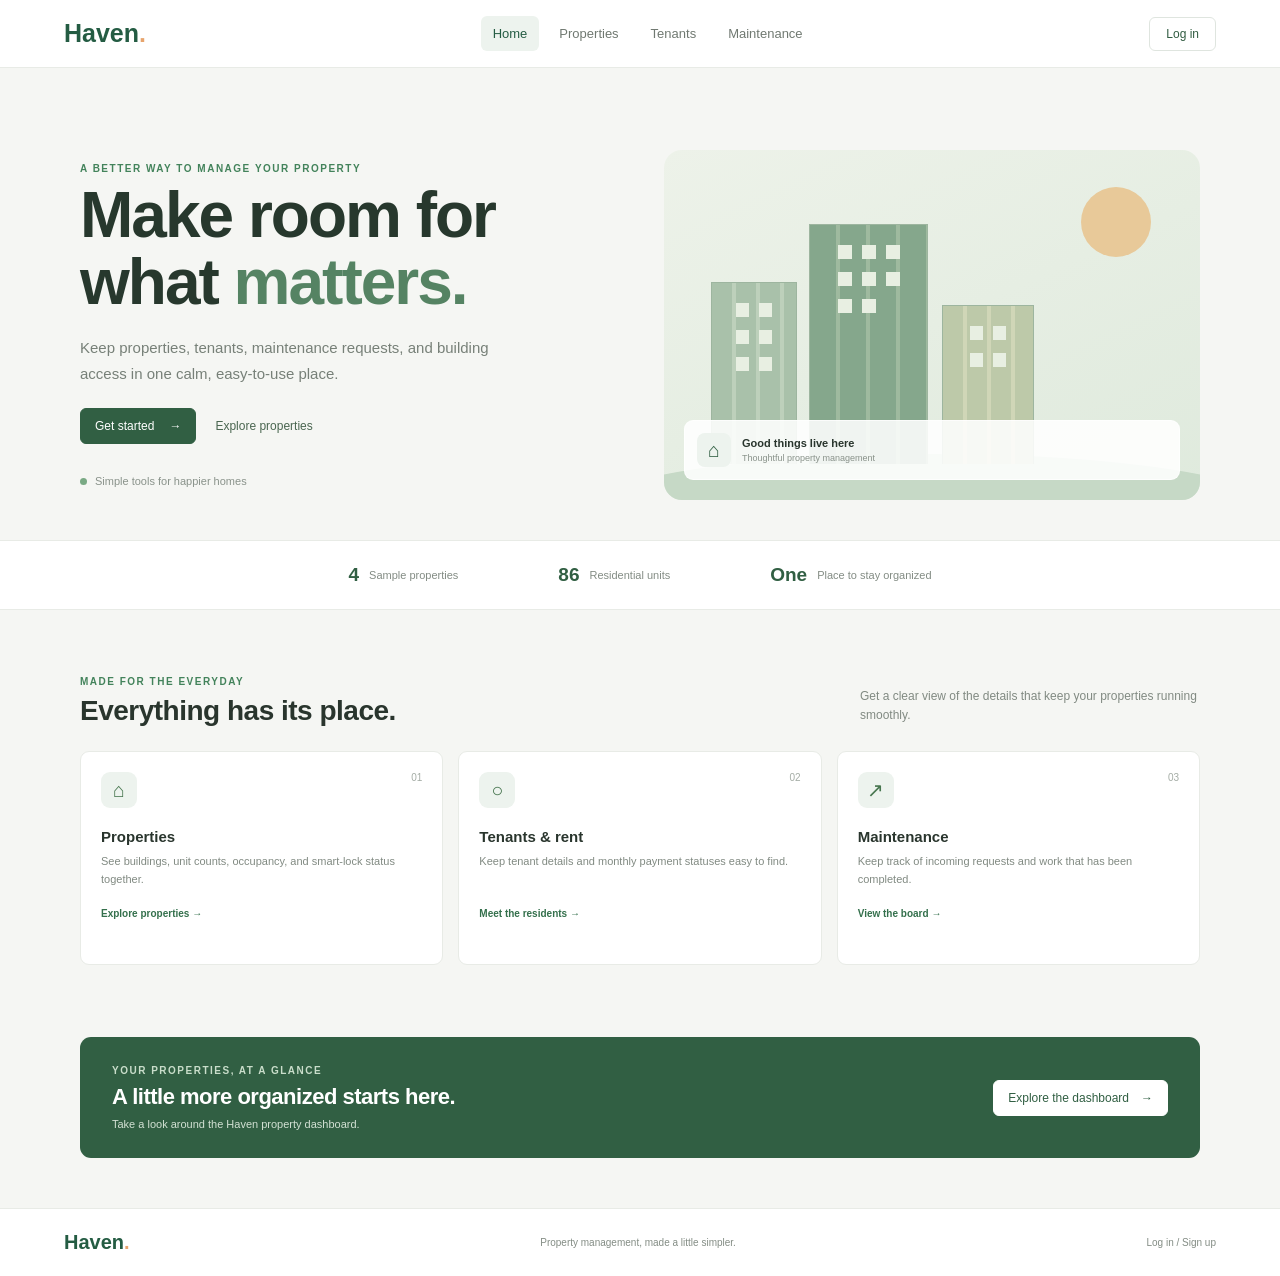
==== index.html @ ce1c36f6 "project" ====
<!DOCTYPE html>
<html lang="en">
<head>
  <meta charset="UTF-8">
  <meta name="viewport" content="width=device-width, initial-scale=1.0">
  <title>Haven | Property management made simple</title>
  <link rel="stylesheet" href="style.css">
</head>
<body>
  <header class="site-header">
    <a class="logo" href="index.html">Haven<span>.</span></a>
    <nav>
      <a class="active" href="index.html">Home</a>
      <a href="properties.html">Properties</a>
      <a href="tenants.html">Tenants</a>
      <a href="maintenance.html">Maintenance</a>
    </nav>
    <a class="header-login" href="login.html">Log in</a>
  </header>

  <main>
    <section class="landing-hero">
      <div class="hero-copy">
        <p class="eyebrow">A BETTER WAY TO MANAGE YOUR PROPERTY</p>
        <h1>Make room for<br>what <span>matters.</span></h1>
        <p class="hero-description">Keep properties, tenants, maintenance requests, and building access in one calm, easy-to-use place.</p>
        <div class="hero-actions">
          <a class="button button-green" href="login.html">Get started <span aria-hidden="true">→</span></a>
          <a class="hero-secondary" href="properties.html">Explore properties</a>
        </div>
        <div class="hero-note"><span class="hero-note-dot"></span>Simple tools for happier homes</div>
      </div>
      <div class="hero-art" aria-label="Illustration of apartment buildings">
        <div class="sun"></div>
        <div class="hero-building building-one"><i></i><i></i><i></i><i></i><i></i><i></i></div>
        <div class="hero-building building-two"><i></i><i></i><i></i><i></i><i></i><i></i><i></i><i></i></div>
        <div class="hero-building building-three"><i></i><i></i><i></i><i></i></div>
        <div class="art-caption"><span class="art-caption-icon">⌂</span><span><strong>Good things live here</strong><small>Thoughtful property management</small></span></div>
      </div>
    </section>

    <section class="landing-stats" aria-label="Haven overview">
      <div><strong>4</strong><span>Sample properties</span></div>
      <div><strong>86</strong><span>Residential units</span></div>
      <div><strong>One</strong><span>Place to stay organized</span></div>
    </section>

    <section class="landing-section">
      <div class="landing-section-heading"><div><p class="eyebrow">MADE FOR THE EVERYDAY</p><h2>Everything has its place.</h2></div><p>Get a clear view of the details that keep your properties running smoothly.</p></div>
      <div class="feature-grid">
        <a class="feature-card" href="properties.html"><span class="feature-number">01</span><span class="feature-icon">⌂</span><h3>Properties</h3><p>See buildings, unit counts, occupancy, and smart-lock status together.</p><span class="feature-link">Explore properties →</span></a>
        <a class="feature-card" href="tenants.html"><span class="feature-number">02</span><span class="feature-icon">○</span><h3>Tenants & rent</h3><p>Keep tenant details and monthly payment statuses easy to find.</p><span class="feature-link">Meet the residents →</span></a>
        <a class="feature-card" href="maintenance.html"><span class="feature-number">03</span><span class="feature-icon">↗</span><h3>Maintenance</h3><p>Keep track of incoming requests and work that has been completed.</p><span class="feature-link">View the board →</span></a>
      </div>
    </section>

    <section class="landing-cta"><div><p class="eyebrow">YOUR PROPERTIES, AT A GLANCE</p><h2>A little more organized starts here.</h2><p>Take a look around the Haven property dashboard.</p></div><a class="button button-light" href="properties.html">Explore the dashboard <span aria-hidden="true">→</span></a></section>
  </main>
  <footer class="landing-footer"><a class="logo" href="index.html">Haven<span>.</span></a><span>Property management, made a little simpler.</span><a href="login.html">Log in / Sign up</a></footer>
</body>
</html>
---- style.css ----
* {
  box-sizing: border-box;
}

body {
  margin: 0;
  background: #f5f6f3;
  color: #29352d;
  font-family: Arial, Helvetica, sans-serif;
  font-size: 14px;
}

.site-header {
  min-height: 68px;
  padding: 0 5%;
  display: flex;
  align-items: center;
  justify-content: space-between;
  gap: 20px;
  background: white;
  border-bottom: 1px solid #e8ebe6;
}

.logo {
  color: #245c43;
  font-size: 25px;
  font-weight: bold;
  text-decoration: none;
}

.logo span {
  color: #e7a46d;
}

nav {
  display: flex;
  align-items: center;
  gap: 8px;
}

nav a {
  padding: 10px 12px;
  border-radius: 6px;
  color: #707971;
  font-size: 13px;
  text-decoration: none;
}

nav a:hover,
nav a.active {
  background: #edf3ee;
  color: #245c43;
}

.manager {
  color: #778078;
  font-size: 12px;
}

.container {
  width: min(1120px, 90%);
  margin: 38px auto;
}

.page-heading {
  display: flex;
  align-items: center;
  justify-content: space-between;
  gap: 20px;
  margin-bottom: 24px;
}

.eyebrow {
  margin: 0 0 8px;
  color: #43835b;
  font-size: 10px;
  font-weight: bold;
  letter-spacing: 1.5px;
}

h1 {
  margin: 0 0 8px;
  font-size: 28px;
}

.subheading {
  margin: 0;
  color: #818a82;
}

.button {
  padding: 10px 14px;
  border: 1px solid #dfe5df;
  border-radius: 6px;
  background: white;
  color: #315c41;
  font-size: 12px;
  cursor: pointer;
}

.button:hover {
  background: #edf3ee;
}

.summary-grid {
  display: grid;
  grid-template-columns: repeat(4, 1fr);
  gap: 14px;
  margin-bottom: 18px;
}

.three-cards {
  grid-template-columns: repeat(3, 1fr);
}

.card {
  padding: 18px;
  border: 1px solid #e8ebe6;
  border-radius: 9px;
  background: white;
}

.summary-card {
  min-height: 126px;
}

.summary-card p {
  margin: 0 0 16px;
  color: #778078;
  font-size: 12px;
}

.summary-card h2 {
  margin: 0 0 7px;
  font-size: 24px;
}

.summary-card span {
  color: #929a93;
  font-size: 11px;
}

.content-grid {
  display: grid;
  grid-template-columns: 1.45fr 1fr;
  gap: 16px;
  margin-bottom: 16px;
}

.second-row {
  grid-template-columns: 1fr 1fr;
}

.section-heading {
  display: flex;
  align-items: flex-start;
  justify-content: space-between;
  gap: 10px;
  margin-bottom: 16px;
}

.section-heading h2 {
  margin: 0 0 5px;
  font-size: 15px;
}

.section-heading p {
  margin: 0;
  color: #929a93;
  font-size: 11px;
}

.text-link {
  color: #34704c;
  font-size: 11px;
  text-decoration: none;
}

.text-link:hover {
  text-decoration: underline;
}

.table-wrap {
  overflow-x: auto;
}

table {
  width: 100%;
  border-collapse: collapse;
  text-align: left;
}

th {
  padding: 10px 9px;
  border-bottom: 1px solid #e9ede8;
  color: #929a93;
  font-size: 9px;
}

td {
  padding: 13px 9px;
  border-bottom: 1px solid #f0f2ef;
  color: #58625a;
  font-size: 11px;
  white-space: nowrap;
}

tbody tr:last-child td {
  border-bottom: 0;
}

.occupancy {
  display: inline-block;
  width: 47px;
  height: 5px;
  margin-right: 5px;
  border-radius: 5px;
  background: #e8eee8;
}

.occupancy i {
  display: block;
  height: 100%;
  border-radius: 5px;
  background: #79a984;
}

.status {
  display: inline-block;
  padding: 5px 8px;
  border-radius: 12px;
  background: #eaf3ec;
  color: #51815b;
  font-size: 9px;
  font-weight: bold;
  white-space: nowrap;
}

.status.pending {
  background: #f9f1e4;
  color: #a37a43;
}

.status.offline {
  background: #f8ece9;
  color: #af6859;
}

.status.progress {
  background: #edf0f9;
  color: #6878a4;
}

.rent-summary {
  display: flex;
  flex-direction: column;
  gap: 5px;
  padding: 4px 0 16px;
}

.rent-summary strong {
  font-size: 24px;
}

.rent-summary span,
.time {
  color: #929a93;
  font-size: 10px;
}

.rent-row {
  display: flex;
  align-items: center;
  gap: 8px;
  padding: 11px 0;
  border-top: 1px solid #eef0ed;
  color: #657067;
  font-size: 10px;
}

.rent-row strong {
  margin-left: auto;
  font-weight: normal;
}

.rent-bar {
  display: flex;
  overflow: hidden;
  height: 8px;
  margin-top: 13px;
  border-radius: 8px;
}

.rent-bar span {
  width: 74%;
  background: #6d9c76;
}

.rent-bar i {
  width: 17%;
  background: #dbc48f;
}

.rent-bar b {
  width: 9%;
  background: #d78c75;
}

.list-row {
  display: flex;
  align-items: center;
  gap: 10px;
  padding: 12px 0;
  border-top: 1px solid #eef0ed;
}

.list-row > div {
  min-width: 0;
}

.list-row strong,
.list-row small {
  display: block;
}

.list-row strong {
  margin-bottom: 4px;
  font-size: 11px;
}

.list-row small {
  color: #929a93;
  font-size: 10px;
}

.list-row .status,
.list-row .time {
  margin-left: auto;
}

.ticket-icon,
.lock-dot,
.device-symbol {
  display: grid;
  flex: 0 0 29px;
  width: 29px;
  height: 29px;
  place-items: center;
  border-radius: 7px;
  background: #f0f3ef;
  color: #52755a;
  font-size: 10px;
  font-weight: bold;
}

.lock-dot {
  border-radius: 50%;
  background: #eaf3ec;
}

.lock-dot.denied {
  background: #f8ece9;
  color: #af6859;
}

.footer-note {
  display: flex;
  justify-content: space-between;
  margin-top: 25px;
  color: #909890;
  font-size: 9px;
  letter-spacing: .7px;
}

.footer-note span {
  letter-spacing: 0;
}

.property-grid {
  display: grid;
  grid-template-columns: repeat(2, 1fr);
  gap: 16px;
}

.property-card {
  overflow: hidden;
  padding: 0;
}

.building-art {
  position: relative;
  display: flex;
  height: 126px;
  align-items: flex-end;
  justify-content: flex-start;
  overflow: hidden;
  padding: 13px;
  background: #e4ede3;
}

.building-art.yellow {
  background: #eee8dd;
}

.building-art.blue {
  background: #dfeaec;
}

.building-art.rose {
  background: #efe3dd;
}

.building-art > span {
  position: relative;
  z-index: 1;
  padding: 6px 9px;
  border-radius: 12px;
  background: rgb(255,255,255,.82);
  color: #596e5c;
  font-size: 9px;
  font-weight: bold;
}

.building-shape {
  position: absolute;
  right: 12%;
  bottom: 0;
  width: 110px;
  height: 92px;
  border: 1px solid #b2c5b2;
  border-bottom: 0;
  background: repeating-linear-gradient(90deg, #a9c1aa 0 15px, #e4ede3 15px 20px), repeating-linear-gradient(0deg, transparent 0 17px, #d6e0d4 17px 19px);
  box-shadow: -32px 15px 0 -7px #b4c6b3;
}

.yellow .building-shape {
  border-color: #cbbfa9;
  background: repeating-linear-gradient(90deg, #cfc2ac 0 15px, #eee8dd 15px 20px), repeating-linear-gradient(0deg, transparent 0 17px, #e0d8c8 17px 19px);
}

.blue .building-shape {
  border-color: #b6c8c8;
  background: repeating-linear-gradient(90deg, #b1c6c7 0 15px, #dfeaec 15px 20px), repeating-linear-gradient(0deg, transparent 0 17px, #d2dddd 17px 19px);
}

.rose .building-shape {
  border-color: #cfb8aa;
  background: repeating-linear-gradient(90deg, #cfb8aa 0 15px, #efe3dd 15px 20px), repeating-linear-gradient(0deg, transparent 0 17px, #e3d3c9 17px 19px);
}

.property-details {
  padding: 17px;
}

.property-details h2 {
  margin: 0 0 5px;
  font-size: 16px;
}

.property-details > p {
  margin: 0;
  color: #858e87;
  font-size: 11px;
}

.property-numbers {
  display: grid;
  grid-template-columns: repeat(3, 1fr);
  margin-top: 16px;
  padding: 13px 0;
  border-top: 1px solid #edf0ec;
  border-bottom: 1px solid #edf0ec;
}

.property-numbers div {
  display: flex;
  flex-direction: column;
  gap: 4px;
  border-right: 1px solid #edf0ec;
}

.property-numbers div:last-child {
  padding-left: 12px;
  border: 0;
}

.property-numbers div:nth-child(2) {
  padding-left: 12px;
}

.property-numbers strong {
  font-size: 18px;
}

.property-numbers small,
.card-footer {
  color: #89928a;
  font-size: 10px;
}

.card-footer {
  display: flex;
  justify-content: space-between;
  align-items: center;
  padding-top: 12px;
}

.card-footer strong {
  color: #354139;
}

.ticket-board {
  display: grid;
  grid-template-columns: repeat(3, 1fr);
  align-items: start;
  gap: 14px;
}

.ticket-column {
  min-height: 290px;
  padding: 12px;
  border: 1px solid #e7ebe6;
  border-radius: 9px;
  background: #eef0ed;
}

.column-heading {
  display: flex;
  align-items: center;
  justify-content: space-between;
  margin-bottom: 12px;
  color: #7d867e;
  font-size: 10px;
}

.ticket-card {
  margin-bottom: 10px;
  padding: 13px;
  border: 1px solid #e9ede8;
  border-radius: 7px;
  background: white;
}

.ticket-top,
.ticket-bottom {
  display: flex;
  justify-content: space-between;
  align-items: center;
  gap: 8px;
  color: #969d97;
  font-size: 9px;
}

.priority {
  color: #a36a57;
  font-size: 9px;
  font-weight: bold;
}

.priority.medium {
  color: #a37a43;
}

.priority.low {
  color: #59815f;
}

.ticket-card h2 {
  margin: 12px 0 6px;
  font-size: 13px;
}

.ticket-card p {
  min-height: 28px;
  margin: 0 0 12px;
  color: #879088;
  font-size: 10px;
  line-height: 1.5;
}

.ticket-info {
  padding: 10px 0;
  border-top: 1px solid #eef0ed;
  color: #727d73;
  font-size: 9px;
  line-height: 1.7;
}

.ticket-bottom {
  padding-top: 10px;
  border-top: 1px solid #eef0ed;
}

.ticket-bottom button {
  border: 0;
  background: transparent;
  color: #34704c;
  font-size: 9px;
  cursor: pointer;
}

.simulator-note {
  display: flex;
  align-items: center;
  gap: 8px;
  margin-bottom: 16px;
  padding: 12px;
  border: 1px solid #e5eee7;
  border-radius: 7px;
  background: #eff5f0;
  color: #718074;
  font-size: 11px;
}

.simulator-note strong {
  color: #3f6148;
}

.pulse-dot {
  width: 8px;
  height: 8px;
  border-radius: 50%;
  background: #65a775;
  box-shadow: 0 0 0 4px #dcebdd;
}

.access-grid {
  grid-template-columns: 1.6fr 1fr;
}

.device-row {
  display: flex;
  align-items: center;
  gap: 10px;
  padding: 12px 0;
  border-top: 1px solid #eef0ed;
}

.device-row div {
  flex: 1;
}

.device-row strong,
.device-row small {
  display: block;
}

.device-row strong {
  margin-bottom: 4px;
  font-size: 11px;
}

.device-row small {
  color: #929a93;
  font-size: 9px;
}

.device-symbol {
  background: #edf3ee;
  color: #4a7654;
}

@media (max-width: 850px) {
  .site-header {
    flex-wrap: wrap;
    justify-content: space-between;
    padding: 13px 5%;
  }
  nav {
    order: 3;
    width: 100%;
    overflow-x: auto;
  }
  nav a {
    padding: 8px;
    white-space: nowrap;
  }
  .manager {
    font-size: 10px;
  }
  .content-grid,
  .access-grid {
    grid-template-columns: 1fr;
  }
}

@media (max-width: 600px) {
  .container {
    width: 92%;
    margin: 25px auto;
  }
  .page-heading {
    align-items: flex-start;
    flex-direction: column;
  }
  .summary-grid {
    grid-template-columns: repeat(2, 1fr);
    gap: 9px;
  }
  .three-cards {
    grid-template-columns: 1fr;
  }
  .summary-card {
    min-height: 112px;
  }
  .property-grid,
  .ticket-board {
    grid-template-columns: 1fr;
  }
  .ticket-column {
    min-height: 0;
  }
  .footer-note {
    gap: 12px;
    line-height: 1.5;
  }
}

@media print {
  .site-header,
  .button {
    display: none;
  }
  .container {
    width: 100%;
    margin: 15px auto;
  }
}

.header-login {
  padding: 9px 16px;
  border: 1px solid #dfe5df;
  border-radius: 6px;
  color: #315c41;
  font-size: 12px;
  text-decoration: none;
  white-space: nowrap;
}

.header-login:hover,
.header-login.current {
  background: #edf3ee;
}

.landing-hero {
  display: grid;
  width: min(1120px, 90%);
  min-height: 430px;
  grid-template-columns: 1fr 1fr;
  align-items: center;
  gap: 48px;
  margin: 42px auto 0;
}

.hero-copy h1,
.auth-intro h1 {
  margin: 0;
  color: #27382d;
  font-size: clamp(42px, 5vw, 64px);
  letter-spacing: -2px;
  line-height: 1.05;
}

.hero-copy h1 span,
.auth-intro h1 span {
  color: #558363;
}

.hero-description {
  max-width: 410px;
  margin: 19px 0 22px;
  color: #778078;
  font-size: 15px;
  line-height: 1.7;
}

.hero-actions {
  display: flex;
  align-items: center;
  gap: 19px;
}

.button-green {
  display: inline-flex;
  align-items: center;
  justify-content: center;
  gap: 15px;
  border-color: #315f43;
  background: #315f43;
  color: white;
  text-decoration: none;
}

.button-green:hover {
  background: #244c34;
  color: white;
}

.hero-secondary {
  color: #4a6650;
  font-size: 12px;
  text-decoration: none;
}

.hero-note {
  display: flex;
  align-items: center;
  gap: 8px;
  margin-top: 31px;
  color: #89928a;
  font-size: 11px;
}

.hero-note-dot {
  width: 7px;
  height: 7px;
  border-radius: 50%;
  background: #79a984;
}

.hero-art {
  position: relative;
  height: 350px;
  overflow: hidden;
  border-radius: 18px;
  background: linear-gradient(155deg, #edf2e9 0%, #dfeadd 100%);
}

.hero-art::after {
  position: absolute;
  right: -12%;
  bottom: -54px;
  left: -12%;
  height: 100px;
  border-radius: 50%;
  background: #c6d9c6;
  content: "";
}

.sun,
.auth-sun {
  position: absolute;
  top: 37px;
  right: 49px;
  width: 70px;
  height: 70px;
  border-radius: 50%;
  background: #e8c999;
}

.hero-building {
  position: absolute;
  z-index: 1;
  bottom: 36px;
  display: grid;
  grid-template-columns: repeat(2, 13px);
  align-content: start;
  justify-content: center;
  gap: 13px 10px;
  padding: 20px 11px 0;
  border: 1px solid #9db59f;
  border-bottom: 0;
  background: repeating-linear-gradient(90deg, #a9c1aa 0 20px, #bdd0bb 20px 24px);
}

.hero-building i {
  height: 14px;
  background: #e8efe2;
}

.building-one {
  left: 47px;
  width: 86px;
  height: 182px;
}

.building-two {
  left: 145px;
  width: 119px;
  height: 240px;
  grid-template-columns: repeat(3, 14px);
  background: repeating-linear-gradient(90deg, #85a78c 0 26px, #9fba9f 26px 30px);
}

.building-three {
  left: 278px;
  width: 92px;
  height: 159px;
  background: repeating-linear-gradient(90deg, #bdc9a9 0 20px, #d0d6b7 20px 24px);
}

.art-caption {
  position: absolute;
  z-index: 2;
  right: 20px;
  bottom: 20px;
  left: 20px;
  display: flex;
  align-items: center;
  gap: 11px;
  padding: 12px;
  border: 1px solid rgb(255 255 255 / 70%);
  border-radius: 9px;
  background: rgb(255 255 255 / 88%);
}

.art-caption-icon {
  display: grid;
  width: 34px;
  height: 34px;
  place-items: center;
  border-radius: 8px;
  background: #edf3ee;
  color: #315f43;
  font-size: 20px;
}

.art-caption strong,
.art-caption small {
  display: block;
}

.art-caption strong {
  margin-bottom: 4px;
  font-size: 11px;
}

.art-caption small {
  color: #89928a;
  font-size: 9px;
}

.landing-stats {
  display: flex;
  justify-content: center;
  gap: 100px;
  padding: 23px 5%;
  border-top: 1px solid #e8ebe6;
  border-bottom: 1px solid #e8ebe6;
  background: #fff;
}

.landing-stats div {
  display: flex;
  align-items: center;
  gap: 10px;
}

.landing-stats strong {
  color: #315f43;
  font-size: 19px;
}

.landing-stats span {
  color: #838c84;
  font-size: 11px;
}

.landing-section {
  width: min(1120px, 90%);
  margin: 66px auto 72px;
}

.landing-section-heading {
  display: flex;
  align-items: flex-end;
  justify-content: space-between;
  gap: 24px;
  margin-bottom: 24px;
}

.landing-section-heading h2,
.landing-cta h2 {
  margin: 0;
  font-size: 28px;
  letter-spacing: -.5px;
}

.landing-section-heading > p {
  max-width: 340px;
  margin: 0 0 2px;
  color: #818a82;
  font-size: 12px;
  line-height: 1.6;
}

.feature-grid {
  display: grid;
  grid-template-columns: repeat(3, 1fr);
  gap: 15px;
}

.feature-card {
  position: relative;
  min-height: 214px;
  padding: 20px;
  border: 1px solid #e8ebe6;
  border-radius: 9px;
  background: white;
  color: inherit;
  text-decoration: none;
  transition: transform .18s ease, box-shadow .18s ease;
}

.feature-card:hover {
  transform: translateY(-3px);
  box-shadow: 0 12px 28px rgb(34 49 39 / 7%);
}

.feature-number {
  position: absolute;
  top: 20px;
  right: 20px;
  color: #a4aca5;
  font-size: 10px;
}

.feature-icon {
  display: grid;
  width: 36px;
  height: 36px;
  margin-bottom: 20px;
  place-items: center;
  border-radius: 9px;
  background: #edf3ee;
  color: #47764f;
  font-size: 20px;
}

.feature-card h3 {
  margin: 0 0 8px;
  font-size: 15px;
}

.feature-card p {
  min-height: 36px;
  margin: 0 0 15px;
  color: #818a82;
  font-size: 11px;
  line-height: 1.6;
}

.feature-link {
  color: #34704c;
  font-size: 10px;
  font-weight: bold;
}

.landing-cta {
  display: flex;
  width: min(1120px, 90%);
  align-items: center;
  justify-content: space-between;
  gap: 24px;
  margin: 0 auto 50px;
  padding: 28px 32px;
  border-radius: 11px;
  background: #315f43;
  color: white;
}

.landing-cta .eyebrow {
  color: #c9ddca;
}

.landing-cta h2 {
  font-size: 22px;
}

.landing-cta div > p:last-child {
  margin: 8px 0 0;
  color: #d3e1d4;
  font-size: 11px;
}

.button-light {
  display: inline-flex;
  align-items: center;
  gap: 12px;
  border-color: #fff;
  background: white;
  color: #315f43;
  text-decoration: none;
  white-space: nowrap;
}

.landing-footer {
  display: flex;
  min-height: 68px;
  align-items: center;
  justify-content: space-between;
  gap: 16px;
  padding: 12px 5%;
  border-top: 1px solid #e8ebe6;
  background: white;
}

.landing-footer .logo {
  font-size: 20px;
}

.landing-footer > span,
.landing-footer > a:last-child {
  color: #838c84;
  font-size: 10px;
  text-decoration: none;
}

.auth-page {
  display: grid;
  width: min(1030px, 90%);
  min-height: 650px;
  grid-template-columns: 1fr 430px;
  align-items: center;
  gap: 70px;
  margin: 20px auto;
}

.auth-intro > p:not(.eyebrow) {
  max-width: 390px;
  margin: 18px 0;
  color: #778078;
  font-size: 13px;
  line-height: 1.7;
}

.auth-illustration {
  position: relative;
  height: 190px;
  margin-top: 28px;
  overflow: hidden;
  border-radius: 12px;
  background: #e7eee4;
}

.auth-illustration::after {
  position: absolute;
  right: -10%;
  bottom: -50px;
  left: -10%;
  height: 95px;
  border-radius: 50%;
  background: #c8dac6;
  content: "";
}

.auth-sun {
  top: 25px;
  right: 48px;
  width: 49px;
  height: 49px;
}

.auth-house {
  position: absolute;
  z-index: 1;
  bottom: 21px;
  left: 34%;
  width: 170px;
  height: 110px;
  border: 2px solid #729378;
  border-bottom: 0;
  background: #b6cdb6;
}

.auth-house::before {
  position: absolute;
  top: -37px;
  left: -10px;
  width: 184px;
  height: 50px;
  transform: rotate(-12deg);
  border-top: 2px solid #729378;
  background: #9db99f;
  content: "";
}

.auth-house span {
  position: absolute;
  bottom: 0;
  left: 68px;
  width: 34px;
  height: 57px;
  background: #e9eee1;
}

.auth-house i {
  position: absolute;
  top: 25px;
  left: 19px;
  width: 25px;
  height: 25px;
  background: #e9eee1;
}

.auth-house i:last-child {
  right: 19px;
  left: auto;
}

.auth-plant {
  position: absolute;
  z-index: 2;
  right: 24%;
  bottom: 28px;
  color: #628168;
  font-size: 50px;
}

.auth-card {
  padding: 25px;
  border: 1px solid #e6eae5;
  border-radius: 10px;
  background: white;
  box-shadow: 0 12px 35px rgb(34 49 39 / 5%);
}

.auth-tabs {
  display: flex;
  gap: 19px;
  margin-bottom: 23px;
  border-bottom: 1px solid #e9ede8;
}

.auth-tabs a {
  padding: 0 0 11px;
  color: #8a938b;
  font-size: 12px;
  text-decoration: none;
}

.auth-tabs a.selected {
  border-bottom: 2px solid #4d7b57;
  color: #315f43;
  font-weight: bold;
}

.auth-form h2 {
  margin: 0 0 6px;
  font-size: 19px;
}

.auth-form > p:first-of-type {
  margin: 0 0 20px;
  color: #8a938b;
  font-size: 11px;
}

.auth-form label {
  display: block;
  margin: 13px 0 6px;
  color: #505b52;
  font-size: 10px;
  font-weight: bold;
}

.auth-form input {
  width: 100%;
  height: 38px;
  padding: 0 10px;
  border: 1px solid #e2e7e1;
  border-radius: 5px;
  background: #fff;
  color: #29352d;
  font: inherit;
  font-size: 11px;
}

.auth-form input:focus {
  border-color: #77a17e;
  outline: 2px solid #e0ede1;
}

.forgot-link {
  display: block;
  margin-top: 10px;
  color: #47764f;
  font-size: 10px;
  text-align: right;
  text-decoration: none;
}

.auth-submit {
  width: 100%;
  margin-top: 17px;
}

.auth-divider {
  display: flex;
  align-items: center;
  gap: 11px;
  margin: 17px 0;
  color: #9aa19b;
  font-size: 9px;
}

.auth-divider::before,
.auth-divider::after {
  height: 1px;
  flex: 1;
  background: #ecefea;
  content: "";
}

.auth-switch {
  margin: 0;
  color: #818a82;
  font-size: 10px;
  text-align: center;
}

.auth-switch a {
  color: #34704c;
  font-weight: bold;
  text-decoration: none;
}

.signup-form {
  margin-top: 29px;
  padding-top: 21px;
  border-top: 1px solid #e9ede8;
}

.auth-demo-note {
  margin: 18px 0 0;
  color: #9aa19b;
  font-size: 9px;
  line-height: 1.5;
  text-align: center;
}

.auth-footer {
  margin-top: 28px;
}

@media (max-width: 850px) {
  .landing-hero {
    gap: 24px;
  }
  .hero-art {
    height: 290px;
  }
  .building-one {
    left: 20px;
  }
  .building-two {
    left: 112px;
  }
  .building-three {
    left: 242px;
  }
  .landing-stats {
    gap: 35px;
  }
  .auth-page {
    grid-template-columns: 1fr 380px;
    gap: 30px;
  }
}

@media (max-width: 650px) {
  .landing-hero {
    grid-template-columns: 1fr;
    margin-top: 30px;
  }
  .hero-art {
    height: 280px;
  }
  .landing-stats {
    flex-wrap: wrap;
    justify-content: flex-start;
    gap: 16px 27px;
    padding: 20px 5%;
  }
  .landing-stats div {
    min-width: 130px;
  }
  .landing-section {
    margin: 45px auto;
  }
  .landing-section-heading {
    align-items: flex-start;
    flex-direction: column;
    gap: 10px;
  }
  .landing-section-heading h2 {
    font-size: 24px;
  }
  .feature-grid {
    grid-template-columns: 1fr;
  }
  .feature-card {
    min-height: 185px;
  }
  .landing-cta {
    align-items: flex-start;
    flex-direction: column;
    padding: 23px;
  }
  .landing-cta h2 {
    font-size: 20px;
  }
  .landing-footer {
    flex-wrap: wrap;
  }
  .landing-footer > span {
    display: none;
  }
  .auth-page {
    grid-template-columns: 1fr;
    gap: 20px;
    margin: 30px auto;
  }
  .auth-illustration {
    display: none;
  }
}
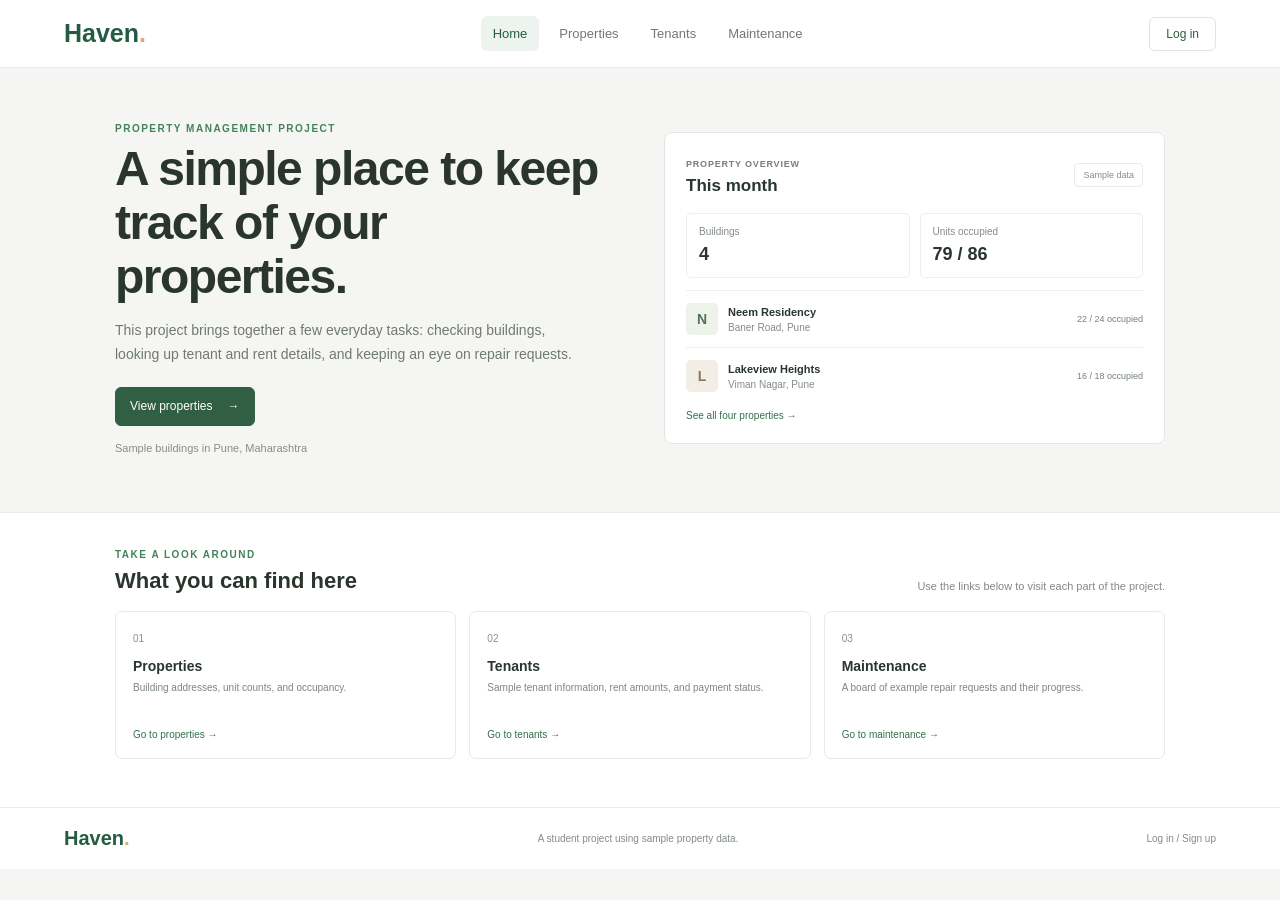
==== commit 669ddca1: "landing page edited" ====
--- a/index.html
+++ b/index.html
@@ -3,7 +3,7 @@
 <head>
   <meta charset="UTF-8">
   <meta name="viewport" content="width=device-width, initial-scale=1.0">
-  <title>Haven | Property management made simple</title>
+  <title>Haven | Property dashboard</title>
   <link rel="stylesheet" href="style.css">
 </head>
 <body>
@@ -19,43 +19,32 @@
   </header>
 
   <main>
-    <section class="landing-hero">
-      <div class="hero-copy">
-        <p class="eyebrow">A BETTER WAY TO MANAGE YOUR PROPERTY</p>
-        <h1>Make room for<br>what <span>matters.</span></h1>
-        <p class="hero-description">Keep properties, tenants, maintenance requests, and building access in one calm, easy-to-use place.</p>
-        <div class="hero-actions">
-          <a class="button button-green" href="login.html">Get started <span aria-hidden="true">→</span></a>
-          <a class="hero-secondary" href="properties.html">Explore properties</a>
-        </div>
-        <div class="hero-note"><span class="hero-note-dot"></span>Simple tools for happier homes</div>
+    <section class="home-intro">
+      <div class="home-welcome">
+        <p class="eyebrow">PROPERTY MANAGEMENT PROJECT</p>
+        <h1>A simple place to keep track of your properties.</h1>
+        <p>This project brings together a few everyday tasks: checking buildings, looking up tenant and rent details, and keeping an eye on repair requests.</p>
+        <a class="button button-green" href="properties.html">View properties <span aria-hidden="true">→</span></a>
+        <span class="home-location">Sample buildings in Pune, Maharashtra</span>
       </div>
-      <div class="hero-art" aria-label="Illustration of apartment buildings">
-        <div class="sun"></div>
-        <div class="hero-building building-one"><i></i><i></i><i></i><i></i><i></i><i></i></div>
-        <div class="hero-building building-two"><i></i><i></i><i></i><i></i><i></i><i></i><i></i><i></i></div>
-        <div class="hero-building building-three"><i></i><i></i><i></i><i></i></div>
-        <div class="art-caption"><span class="art-caption-icon">⌂</span><span><strong>Good things live here</strong><small>Thoughtful property management</small></span></div>
+      <div class="home-preview">
+        <div class="preview-heading"><div><span class="preview-label">PROPERTY OVERVIEW</span><h2>This month</h2></div><span class="preview-date">Sample data</span></div>
+        <div class="preview-stats"><div><span>Buildings</span><strong>4</strong></div><div><span>Units occupied</span><strong>79 / 86</strong></div></div>
+        <div class="preview-property"><span class="preview-building">N</span><span><strong>Neem Residency</strong><small>Baner Road, Pune</small></span><span class="preview-status">22 / 24 occupied</span></div>
+        <div class="preview-property"><span class="preview-building sand">L</span><span><strong>Lakeview Heights</strong><small>Viman Nagar, Pune</small></span><span class="preview-status">16 / 18 occupied</span></div>
+        <a class="preview-link" href="properties.html">See all four properties →</a>
       </div>
     </section>
 
-    <section class="landing-stats" aria-label="Haven overview">
-      <div><strong>4</strong><span>Sample properties</span></div>
-      <div><strong>86</strong><span>Residential units</span></div>
-      <div><strong>One</strong><span>Place to stay organized</span></div>
-    </section>
-
-    <section class="landing-section">
-      <div class="landing-section-heading"><div><p class="eyebrow">MADE FOR THE EVERYDAY</p><h2>Everything has its place.</h2></div><p>Get a clear view of the details that keep your properties running smoothly.</p></div>
-      <div class="feature-grid">
-        <a class="feature-card" href="properties.html"><span class="feature-number">01</span><span class="feature-icon">⌂</span><h3>Properties</h3><p>See buildings, unit counts, occupancy, and smart-lock status together.</p><span class="feature-link">Explore properties →</span></a>
-        <a class="feature-card" href="tenants.html"><span class="feature-number">02</span><span class="feature-icon">○</span><h3>Tenants & rent</h3><p>Keep tenant details and monthly payment statuses easy to find.</p><span class="feature-link">Meet the residents →</span></a>
-        <a class="feature-card" href="maintenance.html"><span class="feature-number">03</span><span class="feature-icon">↗</span><h3>Maintenance</h3><p>Keep track of incoming requests and work that has been completed.</p><span class="feature-link">View the board →</span></a>
+    <section class="home-pages">
+      <div class="home-section-heading"><div><p class="eyebrow">TAKE A LOOK AROUND</p><h2>What you can find here</h2></div><p>Use the links below to visit each part of the project.</p></div>
+      <div class="home-page-grid">
+        <a class="home-page-card" href="properties.html"><span class="home-page-number">01</span><h3>Properties</h3><p>Building addresses, unit counts, and occupancy.</p><span>Go to properties →</span></a>
+        <a class="home-page-card" href="tenants.html"><span class="home-page-number">02</span><h3>Tenants</h3><p>Sample tenant information, rent amounts, and payment status.</p><span>Go to tenants →</span></a>
+        <a class="home-page-card" href="maintenance.html"><span class="home-page-number">03</span><h3>Maintenance</h3><p>A board of example repair requests and their progress.</p><span>Go to maintenance →</span></a>
       </div>
     </section>
-
-    <section class="landing-cta"><div><p class="eyebrow">YOUR PROPERTIES, AT A GLANCE</p><h2>A little more organized starts here.</h2><p>Take a look around the Haven property dashboard.</p></div><a class="button button-light" href="properties.html">Explore the dashboard <span aria-hidden="true">→</span></a></section>
   </main>
-  <footer class="landing-footer"><a class="logo" href="index.html">Haven<span>.</span></a><span>Property management, made a little simpler.</span><a href="login.html">Log in / Sign up</a></footer>
+  <footer class="home-footer"><a class="logo" href="index.html">Haven<span>.</span></a><span>A student project using sample property data.</span><a href="login.html">Log in / Sign up</a></footer>
 </body>
 </html>
--- a/style.css
+++ b/style.css
@@ -1415,3 +1415,276 @@
     display: none;
   }
 }
+
+.home-intro {
+  display: grid;
+  width: min(1050px, 90%);
+  grid-template-columns: 1fr 1fr;
+  align-items: center;
+  gap: 48px;
+  margin: 55px auto 58px;
+}
+
+.home-welcome h1 {
+  max-width: 510px;
+  margin: 0 0 16px;
+  font-size: clamp(34px, 4vw, 48px);
+  letter-spacing: -1.5px;
+  line-height: 1.12;
+}
+
+.home-welcome > p:not(.eyebrow) {
+  max-width: 460px;
+  margin: 0 0 20px;
+  color: #707971;
+  font-size: 14px;
+  line-height: 1.7;
+}
+
+.home-welcome .button {
+  min-height: 39px;
+}
+
+.home-location {
+  display: block;
+  margin-top: 16px;
+  color: #858e87;
+  font-size: 11px;
+}
+
+.home-preview {
+  padding: 21px;
+  border: 1px solid #e3e7e1;
+  border-radius: 8px;
+  background: #fff;
+}
+
+.preview-heading {
+  display: flex;
+  align-items: center;
+  justify-content: space-between;
+  margin-bottom: 17px;
+}
+
+.preview-label {
+  color: #777f78;
+  font-size: 9px;
+  font-weight: bold;
+  letter-spacing: .8px;
+}
+
+.preview-heading h2 {
+  margin: 6px 0 0;
+  font-size: 17px;
+}
+
+.preview-date {
+  padding: 6px 8px;
+  border: 1px solid #e8ebe6;
+  border-radius: 4px;
+  color: #848d85;
+  font-size: 9px;
+}
+
+.preview-stats {
+  display: grid;
+  grid-template-columns: 1fr 1fr;
+  gap: 10px;
+  margin-bottom: 12px;
+}
+
+.preview-stats div {
+  display: flex;
+  flex-direction: column;
+  gap: 7px;
+  padding: 12px;
+  border: 1px solid #ecefea;
+  border-radius: 5px;
+}
+
+.preview-stats span,
+.preview-property small {
+  color: #848d85;
+  font-size: 10px;
+}
+
+.preview-stats strong {
+  font-size: 18px;
+}
+
+.preview-property {
+  display: flex;
+  align-items: center;
+  gap: 10px;
+  padding: 12px 0;
+  border-top: 1px solid #ecefea;
+}
+
+.preview-building {
+  display: grid;
+  width: 32px;
+  height: 32px;
+  flex: 0 0 32px;
+  place-items: center;
+  border-radius: 5px;
+  background: #edf2eb;
+  color: #527455;
+  font-weight: bold;
+}
+
+.preview-building.sand {
+  background: #f2eee5;
+  color: #8a7958;
+}
+
+.preview-property strong,
+.preview-property small {
+  display: block;
+}
+
+.preview-property strong {
+  margin-bottom: 4px;
+  font-size: 11px;
+}
+
+.preview-status {
+  margin-left: auto;
+  color: #758078;
+  font-size: 9px;
+  white-space: nowrap;
+}
+
+.preview-link {
+  display: inline-block;
+  margin-top: 6px;
+  color: #34704c;
+  font-size: 10px;
+  text-decoration: none;
+}
+
+.home-pages {
+  padding: 36px max(5%, calc((100% - 1050px) / 2)) 48px;
+  border-top: 1px solid #e8ebe6;
+  background: #fff;
+}
+
+.home-section-heading {
+  display: flex;
+  align-items: flex-end;
+  justify-content: space-between;
+  gap: 20px;
+  margin-bottom: 17px;
+}
+
+.home-section-heading h2 {
+  margin: 0;
+  font-size: 22px;
+}
+
+.home-section-heading > p {
+  margin: 0 0 2px;
+  color: #818a82;
+  font-size: 11px;
+}
+
+.home-page-grid {
+  display: grid;
+  grid-template-columns: repeat(3, 1fr);
+  gap: 13px;
+}
+
+.home-page-card {
+  position: relative;
+  display: block;
+  min-height: 148px;
+  padding: 17px;
+  border: 1px solid #e8ebe6;
+  border-radius: 7px;
+  color: #29352d;
+  text-decoration: none;
+}
+
+.home-page-card:hover {
+  border-color: #b7c8b8;
+  background: #fcfdfb;
+}
+
+.home-page-number {
+  color: #89928a;
+  font-size: 10px;
+}
+
+.home-page-card h3 {
+  margin: 13px 0 6px;
+  font-size: 14px;
+}
+
+.home-page-card p {
+  min-height: 32px;
+  margin: 0 0 13px;
+  color: #7d867e;
+  font-size: 10px;
+  line-height: 1.6;
+}
+
+.home-page-card > span:last-child {
+  color: #34704c;
+  font-size: 10px;
+}
+
+.home-footer {
+  display: flex;
+  min-height: 62px;
+  align-items: center;
+  justify-content: space-between;
+  gap: 15px;
+  padding: 10px 5%;
+  border-top: 1px solid #e8ebe6;
+  background: #fff;
+}
+
+.home-footer .logo {
+  font-size: 20px;
+}
+
+.home-footer > span,
+.home-footer > a:last-child {
+  color: #838c84;
+  font-size: 10px;
+  text-decoration: none;
+}
+
+@media (max-width: 700px) {
+  .home-intro {
+    grid-template-columns: 1fr;
+    gap: 25px;
+    margin: 35px auto;
+  }
+  .home-section-heading {
+    align-items: flex-start;
+    flex-direction: column;
+    gap: 8px;
+  }
+  .home-page-grid {
+    grid-template-columns: 1fr;
+  }
+  .home-page-card {
+    min-height: 130px;
+  }
+}
+
+@media (max-width: 480px) {
+  .preview-property {
+    flex-wrap: wrap;
+  }
+  .preview-status {
+    width: 100%;
+    margin-left: 42px;
+  }
+  .home-footer {
+    flex-wrap: wrap;
+  }
+  .home-footer > span {
+    display: none;
+  }
+}
